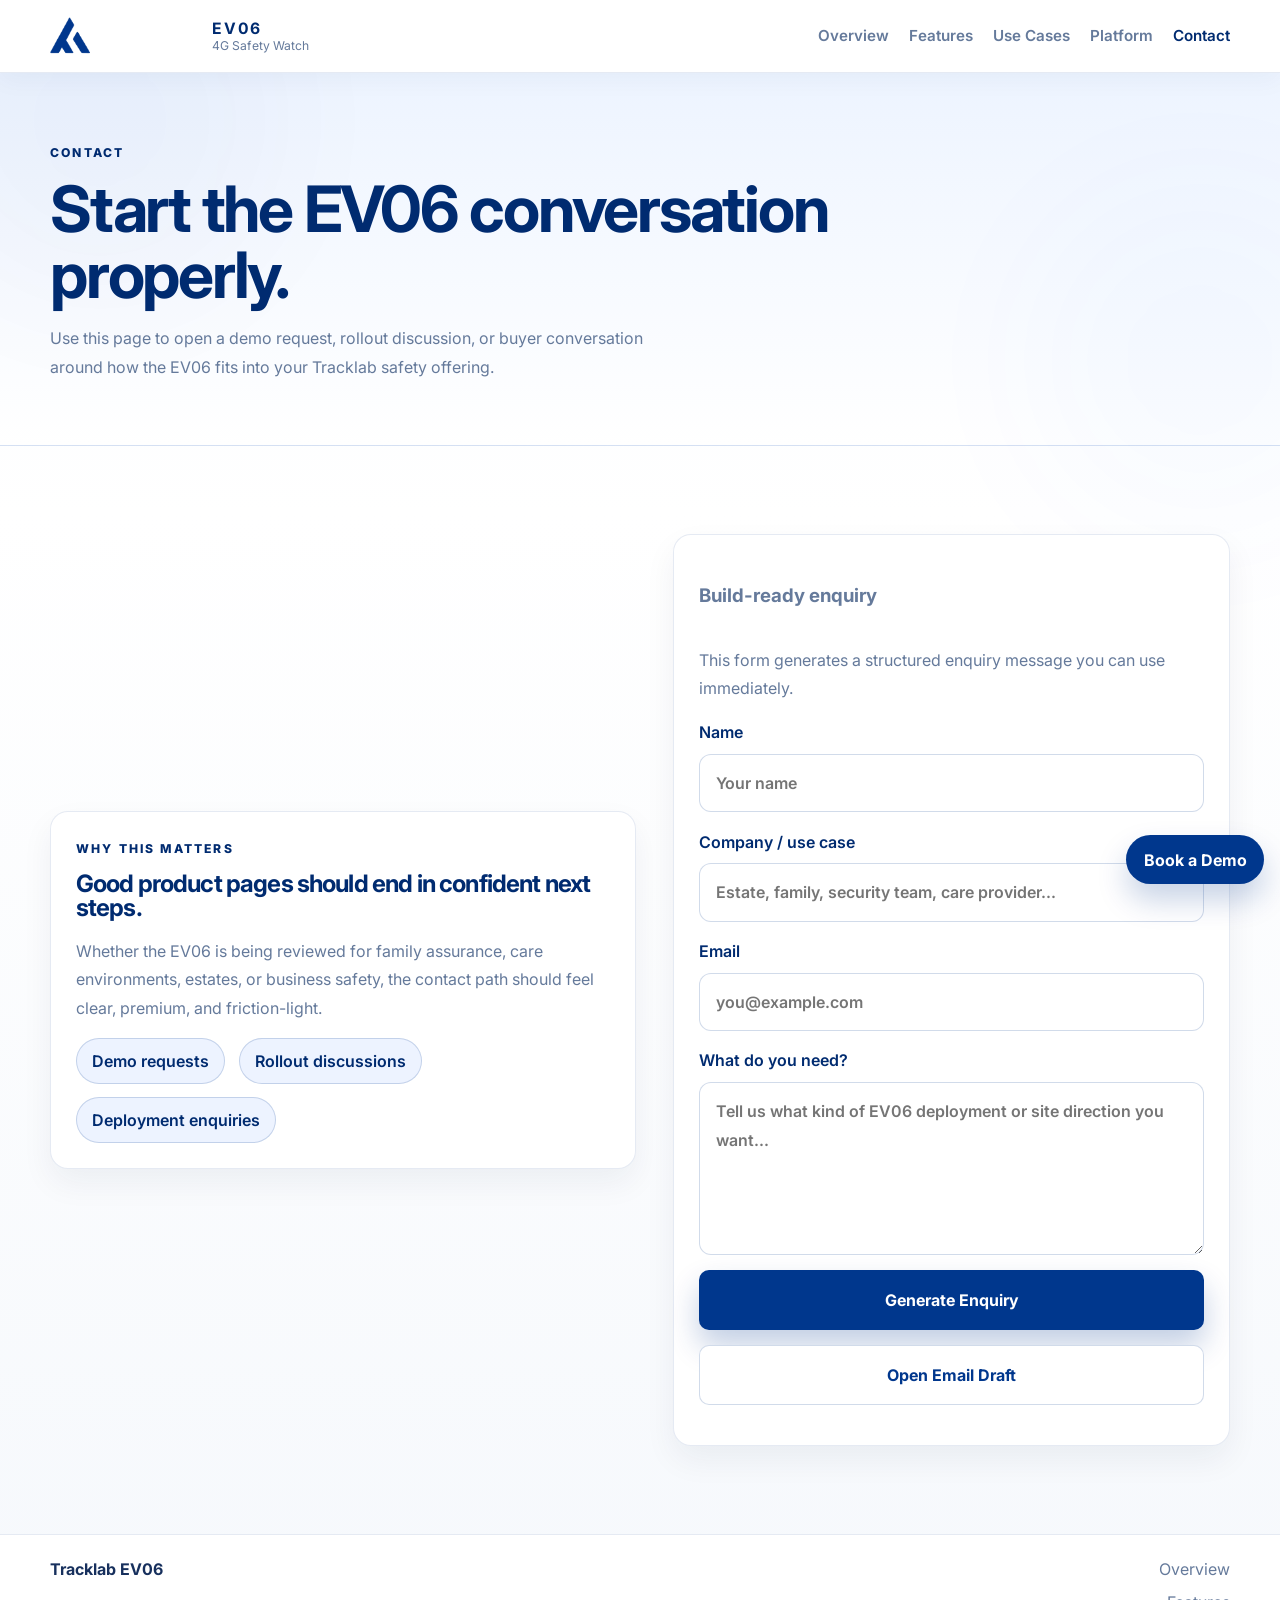
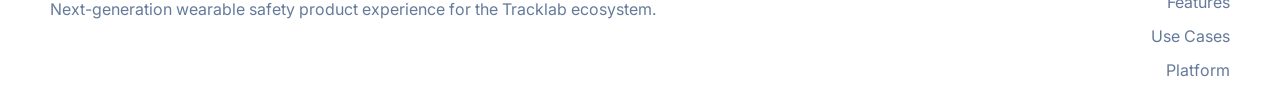
==== contact.html @ e1ef1217 "Expand EV06 into multi-page Tracklab product site" ====
<!DOCTYPE html>
<html lang="en">
  <head>
    <meta charset="UTF-8" />
    <meta name="viewport" content="width=device-width, initial-scale=1.0" />
    <title>Contact | EV06 by Tracklab</title>
    <meta name="description" content="Contact Tracklab about the EV06 wearable safety device and request a demo, rollout discussion, or deployment enquiry." />
    <meta name="theme-color" content="#00378d" />
    <link rel="preconnect" href="https://fonts.googleapis.com" />
    <link rel="preconnect" href="https://fonts.gstatic.com" crossorigin />
    <link href="https://fonts.googleapis.com/css2?family=Inter:wght@400;500;600;700;800;900&display=swap" rel="stylesheet" />
    <link rel="stylesheet" href="styles.css?v=20260515-1928" />
  </head>
  <body>
    <div class="ambient ambient-one"></div>
    <div class="ambient ambient-two"></div>
    <a class="floating-cta" href="#contact-form">Book a Demo</a>
    <header class="site-header"><div class="container nav-wrap"><a href="index.html" class="brand"><img src="assets/img/tracklab-logo-light.png" alt="Tracklab logo" class="brand-logo" /><span class="brand-text"><strong>EV06</strong><small>4G Safety Watch</small></span></a><button class="nav-toggle" aria-expanded="false" aria-controls="siteNav" aria-label="Open menu">☰</button><nav class="site-nav" id="siteNav"><a href="index.html">Overview</a><a href="features.html">Features</a><a href="use-cases.html">Use Cases</a><a href="platform.html">Platform</a><a href="contact.html" class="active">Contact</a></nav></div></header>
    <main>
      <section class="page-hero">
        <div class="container page-hero-grid">
          <div class="page-copy reveal">
            <span class="eyebrow">Contact</span>
            <h1>Start the EV06 conversation properly.</h1>
            <p>Use this page to open a demo request, rollout discussion, or buyer conversation around how the EV06 fits into your Tracklab safety offering.</p>
          </div>
        </div>
      </section>

      <section class="section contact-section" id="contact-form">
        <div class="container contact-grid">
          <div class="contact-copy reveal">
            <span class="eyebrow">Why this matters</span>
            <h2>Good product pages should end in confident next steps.</h2>
            <p>Whether the EV06 is being reviewed for family assurance, care environments, estates, or business safety, the contact path should feel clear, premium, and friction-light.</p>
            <div class="contact-pills">
              <span>Demo requests</span>
              <span>Rollout discussions</span>
              <span>Deployment enquiries</span>
            </div>
          </div>

          <form class="lead-form reveal delay-1" id="leadForm">
            <h3>Build-ready enquiry</h3>
            <p class="form-note">This form generates a structured enquiry message you can use immediately.</p>
            <label>
              Name
              <input type="text" name="name" placeholder="Your name" required />
            </label>
            <label>
              Company / use case
              <input type="text" name="company" placeholder="Estate, family, security team, care provider..." />
            </label>
            <label>
              Email
              <input type="email" name="email" placeholder="you@example.com" />
            </label>
            <label>
              What do you need?
              <textarea name="message" rows="5" placeholder="Tell us what kind of EV06 deployment or site direction you want..."></textarea>
            </label>
            <button type="submit" class="btn btn-gold btn-block">Generate Enquiry</button>
            <a id="mailtoLink" class="btn btn-primary-outline btn-block" href="#">Open Email Draft</a>
            <p class="status" id="formStatus" aria-live="polite"></p>
          </form>
        </div>
      </section>
    </main>
    <footer class="site-footer"><div class="container footer-wrap"><div><strong>Tracklab EV06</strong><p>Next-generation wearable safety product experience for the Tracklab ecosystem.</p></div><div class="footer-meta"><a href="index.html">Overview</a><a href="features.html">Features</a><a href="use-cases.html">Use Cases</a><a href="platform.html">Platform</a></div></div></footer>
    <script src="script.js?v=20260515-1928"></script>
  </body>
</html>
---- styles.css ----
:root {
  --primary: #00378d;
  --primary-dark: #002b70;
  --primary-deep: #001f52;
  --primary-soft: #edf3ff;
  --accent: #00378d;
  --accent-soft: #dce9ff;
  --bg: #ffffff;
  --bg-alt: #f5f8fc;
  --panel: #ffffff;
  --panel-soft: #f4f7fb;
  --text: #17305d;
  --text-strong: #0b2147;
  --muted: #657a9b;
  --line: rgba(0, 55, 141, 0.1);
  --line-strong: rgba(0, 55, 141, 0.18);
  --shadow: 0 18px 45px rgba(14, 40, 89, 0.08);
  --shadow-soft: 0 14px 32px rgba(10, 29, 61, 0.06);
  --radius: 18px;
  --max: 1180px;
}

* { box-sizing: border-box; }
html { scroll-behavior: smooth; }
body {
  margin: 0;
  font-family: "Inter", sans-serif;
  color: var(--text);
  background: linear-gradient(180deg, #f7faff 0%, #ffffff 30%, #f5f8fc 100%);
  overflow-x: hidden;
  -webkit-font-smoothing: antialiased;
  text-rendering: optimizeLegibility;
}

img { max-width: 100%; display: block; }
a { color: inherit; text-decoration: none; }
button, input, textarea { font: inherit; }
button { cursor: pointer; }

.container { width: min(var(--max), calc(100% - 2rem)); margin: 0 auto; }
.section { padding: 5.5rem 0; position: relative; }
.section-dark { background: var(--bg-alt); }

.ambient {
  position: fixed;
  width: 360px;
  height: 360px;
  border-radius: 50%;
  filter: blur(80px);
  pointer-events: none;
  z-index: 0;
  opacity: 0.22;
}
.ambient-one { top: -60px; left: -80px; background: rgba(0, 55, 141, 0.14); }
.ambient-two { top: 180px; right: -100px; background: rgba(29, 107, 255, 0.12); }

.site-header {
  position: sticky;
  top: 0;
  z-index: 50;
  background: rgba(255,255,255,0.96);
  backdrop-filter: blur(12px);
  border-bottom: 1px solid var(--line);
  box-shadow: 0 8px 24px rgba(16, 46, 97, 0.04);
}
.nav-wrap {
  display: flex;
  align-items: center;
  justify-content: space-between;
  gap: 1rem;
  padding: 0.95rem 0;
}
.brand {
  display: inline-flex;
  align-items: center;
  gap: 0.9rem;
}
.brand-logo {
  width: 148px;
  max-width: 38vw;
  object-fit: contain;
}
.brand-text strong,
.brand-text small { display: block; }
.brand-text strong {
  font-size: 0.98rem;
  letter-spacing: 0.1em;
  text-transform: uppercase;
  color: var(--primary-dark);
}
.brand-text small {
  color: var(--muted);
  font-size: 0.76rem;
}
.site-nav {
  display: flex;
  align-items: center;
  gap: 1.25rem;
}
.site-nav a {
  color: var(--muted);
  font-size: 0.95rem;
  font-weight: 600;
  transition: color .22s ease;
}
.site-nav a:hover { color: var(--primary); }
.nav-toggle {
  display: none;
  border: 1px solid var(--line-strong);
  background: #fff;
  color: var(--primary-dark);
  padding: 0.56rem 0.76rem;
  border-radius: 12px;
}

.hero {
  padding: 5.4rem 0 4.3rem;
  position: relative;
  z-index: 1;
  background:
    linear-gradient(135deg, rgba(0,55,141,0.97), rgba(0,43,112,0.96)),
    radial-gradient(circle at 20% 20%, rgba(255,255,255,0.12), transparent 30%);
  color: #fff;
}
.hero::after {
  content: "";
  position: absolute;
  inset: auto 0 0 0;
  height: 110px;
  background: linear-gradient(180deg, rgba(255,255,255,0) 0%, #ffffff 100%);
  pointer-events: none;
}
.hero-grid,
.two-col,
.media-grid,
.contact-grid,
.feature-intro {
  display: grid;
  gap: 2.35rem;
  align-items: center;
  grid-template-columns: 1.06fr 0.94fr;
}
.hero-copy h1,
.section-head h2,
.section-copy h2,
.content-panel h2,
.contact-copy h2 {
  margin: 0;
  line-height: 1.02;
  letter-spacing: -0.035em;
}
.hero-copy h1 {
  font-size: clamp(2.85rem, 6vw, 5.05rem);
  max-width: 11ch;
}
.hero-text,
.section-head p,
.section-copy p,
.content-panel p,
.contact-copy p,
.feature-card p,
.use-card p,
.timeline-step p,
.faq-item p,
.spec-card span,
.metric-card span,
.lead-form,
.footer-wrap p,
.comparison-card li {
  color: var(--muted);
  line-height: 1.78;
}
.hero .hero-text,
.hero .hero-points,
.hero .metric-card span,
.hero .trust-row span { color: rgba(255,255,255,0.9); }
.eyebrow {
  display: inline-flex;
  margin-bottom: 1rem;
  font-size: 0.76rem;
  text-transform: uppercase;
  letter-spacing: 0.18em;
  font-weight: 800;
  color: var(--accent);
}
.hero .eyebrow { color: rgba(255,255,255,0.75); }
.hero-actions,
.trust-row,
.contact-pills,
.footer-meta { display: flex; flex-wrap: wrap; gap: 0.85rem; }
.hero-actions { margin: 2.15rem 0 1.35rem; }
.btn {
  display: inline-flex;
  justify-content: center;
  align-items: center;
  min-height: 52px;
  padding: 0.92rem 1.3rem;
  border-radius: 10px;
  font-weight: 700;
  border: 1px solid transparent;
  transition: transform .22s ease, box-shadow .28s ease, background .22s ease, color .22s ease, border-color .22s ease;
}
.btn:hover { transform: translateY(-2px); }
.btn-gold {
  background: var(--primary);
  color: #fff;
  box-shadow: 0 16px 30px rgba(0,55,141,0.24);
}
.btn-dark {
  background: rgba(255,255,255,0.12);
  color: #fff;
  border-color: rgba(255,255,255,0.24);
}
.btn-gold:hover {
  background: var(--primary-dark);
}
.btn-block { width: 100%; }

.hero-points {
  list-style: none;
  padding: 0;
  margin: 0 0 1.2rem;
  display: grid;
  gap: 0.72rem;
}
.hero-points li::before,
.check-list li::before {
  content: "◆";
  color: currentColor;
  margin-right: 0.65rem;
}
.trust-row span,
.contact-pills span {
  padding: 0.74rem 0.95rem;
  border-radius: 999px;
  border: 1px solid rgba(255,255,255,0.2);
  background: rgba(255,255,255,0.08);
  font-weight: 600;
}
.contact-pills span {
  background: var(--primary-soft);
  border-color: var(--line-strong);
  color: var(--primary-dark);
}

.hero-visual {
  position: relative;
  min-height: 640px;
}
.device-stage {
  position: absolute;
  inset: 16px 16px 90px 16px;
  border-radius: 26px;
  background: linear-gradient(180deg, rgba(255,255,255,0.15), rgba(255,255,255,0.04));
  border: 1px solid rgba(255,255,255,0.16);
  box-shadow: 0 24px 55px rgba(0,0,0,0.16);
  overflow: hidden;
  backdrop-filter: blur(10px);
}
.device-stage::before {
  content: "";
  position: absolute;
  inset: 0;
  background:
    linear-gradient(rgba(255,255,255,0.09) 1px, transparent 1px),
    linear-gradient(90deg, rgba(255,255,255,0.09) 1px, transparent 1px);
  background-size: 28px 28px;
  opacity: 0.2;
}
.hero-device {
  position: absolute;
  inset: 50% auto auto 50%;
  width: min(420px, 85%);
  transform: translate(-50%, -50%) rotate(-6deg);
  filter: drop-shadow(0 28px 38px rgba(0, 19, 52, 0.18)) drop-shadow(0 42px 54px rgba(0, 0, 0, 0.18));
  mix-blend-mode: multiply;
}
.orb { position: absolute; border-radius: 50%; filter: blur(25px); }
.orb-one { width: 210px; height: 210px; background: rgba(255,255,255,0.12); left: 12%; top: 18%; }
.orb-two { width: 180px; height: 180px; background: rgba(29,107,255,0.16); right: 10%; bottom: 14%; }
.metric-card {
  position: absolute;
  max-width: 240px;
  padding: 1rem 1.05rem;
  border-radius: 14px;
  background: rgba(255,255,255,0.96);
  border: 1px solid rgba(255,255,255,0.3);
  box-shadow: var(--shadow);
  backdrop-filter: blur(10px);
}
.metric-card strong { display: block; margin-bottom: 0.22rem; color: var(--primary-dark); }
.metric-top { top: 7%; right: 0; }
.metric-bottom { bottom: 4%; left: 0; }

.proof-strip {
  position: relative;
  z-index: 1;
  border-top: 1px solid var(--line);
  border-bottom: 1px solid var(--line);
  background: #fff;
}
.proof-grid {
  display: grid;
  grid-template-columns: repeat(4, 1fr);
  gap: 1rem;
  padding: 1.2rem 0;
}
.proof-grid div { padding: 0.55rem 0.4rem; text-align: center; }
.proof-grid strong {
  display: block;
  font-size: 1rem;
  color: var(--primary-dark);
}
.proof-grid span { color: var(--muted); font-size: 0.92rem; }

.section-head { max-width: 760px; margin-bottom: 2.2rem; }
.section-head h2,
.section-copy h2,
.content-panel h2,
.contact-copy h2 { color: var(--text-strong); }
.card-grid,
.use-case-grid,
.spec-grid {
  display: grid;
  gap: 1.15rem;
}
.feature-grid { grid-template-columns: repeat(3, 1fr); }
.use-case-grid { grid-template-columns: repeat(4, 1fr); }
.spec-grid { grid-template-columns: repeat(3, 1fr); }
.feature-card,
.use-card,
.spec-card,
.comparison-card,
.timeline-step,
.image-panel,
.content-panel,
.lead-form,
.faq-item,
.contact-copy {
  background: var(--panel);
  border: 1px solid var(--line);
  border-radius: var(--radius);
  box-shadow: var(--shadow-soft);
}
.feature-card,
.use-card,
.spec-card,
.timeline-step,
.content-panel,
.contact-copy,
.lead-form,
.faq-item { padding: 1.55rem; }
.card-tag {
  display: inline-flex;
  margin-bottom: 1rem;
  padding: 0.36rem 0.62rem;
  border-radius: 999px;
  background: var(--primary-soft);
  color: var(--primary);
  font-size: 0.74rem;
  font-weight: 800;
  text-transform: uppercase;
  letter-spacing: 0.08em;
}
.site-nav a.active,
.site-nav a:focus-visible,
.eyebrow,
.spec-card strong,
.feature-card h3,
.use-card h3,
.timeline-step h3,
.faq-item summary,
.contact-copy h2,
.section-head h2,
.section-copy h2,
.content-panel h2 {
  color: var(--primary-dark);
}
.feature-card h3,
.use-card h3,
.timeline-step h3,
.content-panel h2,
.contact-copy h2,
.section-copy h2,
.faq-item summary,
.spec-card strong { margin-top: 0; color: var(--primary-dark); }

.comparison-card {
  padding: 1rem;
  display: grid;
  gap: 1rem;
}
.compare-block {
  padding: 1rem;
  border-radius: 14px;
  background: var(--panel-soft);
  border: 1px solid var(--line);
}
.compare-block ul { padding-left: 1.1rem; margin: 0.8rem 0 0; }
.compare-block.bad strong { color: #b14949; }
.compare-block.good strong { color: var(--primary); }

.media-grid { grid-template-columns: 0.92fr 1.08fr; }
.media-grid.reverse { grid-template-columns: 1.08fr 0.92fr; }
.image-panel {
  padding: 1.25rem;
  display: grid;
  place-items: center;
  min-height: 390px;
}
.image-panel img {
  width: min(360px, 82%);
  filter: drop-shadow(0 22px 32px rgba(10, 29, 61, 0.12));
}
.compact-panel img { width: min(270px, 70%); }
.check-list { list-style: none; padding: 0; margin: 1.35rem 0 0; display: grid; gap: 0.74rem; }

.timeline {
  display: grid;
  grid-template-columns: repeat(3, 1fr);
  gap: 1rem;
}
.timeline-step strong {
  display: inline-flex;
  width: 38px;
  height: 38px;
  border-radius: 50%;
  align-items: center;
  justify-content: center;
  background: var(--primary-soft);
  color: var(--primary);
  margin-bottom: 0.8rem;
}

.spec-card span { display: block; margin-bottom: 0.45rem; }
.spec-card strong { font-size: 1.05rem; }

.faq-list { display: grid; gap: 1rem; }
.faq-item summary {
  list-style: none;
  cursor: pointer;
  font-weight: 700;
}
.faq-item summary::-webkit-details-marker { display: none; }
.faq-item p { margin-bottom: 0; }

.contact-grid { grid-template-columns: 1fr 0.95fr; }
.lead-form { display: grid; gap: 0.95rem; }
.form-note,
.status { color: var(--muted); margin: 0; }
.lead-form label {
  display: grid;
  gap: 0.45rem;
  font-weight: 600;
  color: var(--primary-dark);
}
.lead-form input,
.lead-form textarea {
  width: 100%;
  background: #fff;
  color: var(--text);
  border: 1px solid var(--line-strong);
  border-radius: 12px;
  padding: 0.88rem 1rem;
  resize: vertical;
}
.lead-form input:focus,
.lead-form textarea:focus {
  outline: none;
  border-color: rgba(0,55,141,0.45);
  box-shadow: 0 0 0 4px rgba(0,55,141,0.08);
}

.site-footer {
  border-top: 1px solid var(--line);
  padding: 1.5rem 0 2rem;
  background: #fff;
}
.footer-wrap {
  display: flex;
  justify-content: space-between;
  gap: 1.5rem;
}
.footer-meta {
  flex-direction: column;
  align-items: flex-end;
  color: var(--muted);
}

.floating-cta {
  position: fixed;
  right: 1rem;
  bottom: 1rem;
  z-index: 55;
  padding: 0.9rem 1.08rem;
  border-radius: 999px;
  background: var(--primary);
  color: #fff;
  font-weight: 700;
  box-shadow: 0 16px 30px rgba(0,55,141,0.22);
}
.floating-cta:hover {
  background: var(--primary-dark);
}

.reveal {
  opacity: 0;
  transform: translateY(18px);
  transition: opacity .6s ease, transform .6s ease;
}
.reveal.visible {
  opacity: 1;
  transform: translateY(0);
}
.delay-1 { transition-delay: .08s; }
.delay-2 { transition-delay: .16s; }

@media (max-width: 1080px) {
  .feature-grid { grid-template-columns: repeat(2, 1fr); }
  .use-case-grid { grid-template-columns: repeat(2, 1fr); }
  .spec-grid,
  .timeline,
  .proof-grid { grid-template-columns: repeat(2, 1fr); }
}

@media (max-width: 860px) {
  .hero-grid,
  .two-col,
  .media-grid,
  .media-grid.reverse,
  .contact-grid,
  .feature-intro { grid-template-columns: 1fr; }

  .hero-copy h1 { max-width: none; }

  .site-nav {
    position: absolute;
    top: calc(100% + 0.5rem);
    left: 1rem;
    right: 1rem;
    display: none;
    flex-direction: column;
    align-items: flex-start;
    padding: 1rem;
    border-radius: 16px;
    background: #fff;
    border: 1px solid var(--line-strong);
    box-shadow: var(--shadow);
  }
  .site-nav.open { display: flex; }
  .nav-toggle { display: inline-flex; }
  .hero-visual { min-height: 540px; }
  .footer-wrap { flex-direction: column; }
  .footer-meta { align-items: flex-start; }
}

@media (max-width: 640px) {
  .container { width: calc(100% - 1rem); }
  .section { padding: 4.2rem 0; }
  .hero { padding-top: 4rem; }
  .hero-copy h1 { font-size: clamp(2.2rem, 10vw, 3.4rem); }
  .hero-text { font-size: 1rem; }
  .feature-grid,
  .use-case-grid,
  .spec-grid,
  .timeline,
  .proof-grid { grid-template-columns: 1fr; }
  .hero-actions,
  .trust-row,
  .contact-pills,
  .footer-meta { gap: 0.6rem; }
  .hero-actions .btn,
  .lead-form .btn,
  .btn-block { width: 100%; }
  .hero-visual { min-height: 460px; }
  .device-stage { inset: 10px 10px 70px 10px; }
  .metric-card { position: relative; max-width: none; margin-top: 0.75rem; }
  .metric-top, .metric-bottom { top: auto; bottom: auto; left: auto; right: auto; }
  .brand-logo { width: 128px; }
}

.page-hero {
  padding: 4.3rem 0 3rem;
  background: linear-gradient(180deg, #edf4ff 0%, #ffffff 100%);
  border-bottom: 1px solid var(--line);
}
.page-hero-grid {
  display: grid;
  grid-template-columns: 1fr;
  gap: 1rem;
}
.page-copy {
  max-width: 820px;
}
.page-copy h1 {
  margin: 0;
  font-size: clamp(2.4rem, 5vw, 4.4rem);
  line-height: 1.03;
  letter-spacing: -0.035em;
  color: var(--primary-dark);
}
.page-copy p {
  color: var(--muted);
  line-height: 1.78;
  max-width: 64ch;
}
.story-grid,
.split-grid,
.platform-grid {
  display: grid;
  gap: 1.3rem;
}
.story-grid,
.split-grid {
  grid-template-columns: 1.02fr 0.98fr;
  align-items: center;
}
.platform-grid {
  grid-template-columns: repeat(3, 1fr);
}
.detail-card {
  background: var(--panel);
  border: 1px solid var(--line);
  border-radius: var(--radius);
  box-shadow: var(--shadow-soft);
  padding: 1.55rem;
}
.detail-card h3,
.detail-card strong {
  margin-top: 0;
  color: var(--primary-dark);
}
.list-clean {
  list-style: none;
  padding: 0;
  margin: 0;
  display: grid;
  gap: 0.8rem;
  color: var(--muted);
  line-height: 1.7;
}
.list-clean li {
  position: relative;
  padding-left: 1.1rem;
}
.list-clean li::before {
  content: '';
  position: absolute;
  left: 0;
  top: 0.72rem;
  width: 6px;
  height: 6px;
  border-radius: 50%;
  background: var(--primary);
}
.center-actions {
  display: flex;
  justify-content: center;
  margin-top: 1.5rem;
}
.stacked-actions {
  display: flex;
  gap: 0.9rem;
  flex-wrap: wrap;
}
.stat-band {
  display: grid;
  grid-template-columns: repeat(3, 1fr);
  gap: 1rem;
  padding: 1.4rem;
  background: linear-gradient(180deg, #ffffff, #f5f8fc);
  border: 1px solid var(--line);
  border-radius: calc(var(--radius) + 2px);
  box-shadow: var(--shadow-soft);
}
.stat-band div {
  text-align: center;
  padding: 1rem;
  border-radius: 14px;
  background: var(--panel-soft);
}
.stat-band strong {
  display: block;
  color: var(--primary-dark);
  font-size: 1.15rem;
  margin-bottom: 0.25rem;
}
.stat-band span { color: var(--muted); }
.btn-primary-outline {
  background: #fff;
  color: var(--primary);
  border-color: var(--line-strong);
}
.btn-primary-outline:hover {
  border-color: var(--primary);
  box-shadow: 0 14px 28px rgba(0,55,141,0.08);
}

@media (max-width: 1080px) {
  .platform-grid,
  .stat-band { grid-template-columns: 1fr 1fr; }
}

@media (max-width: 860px) {
  .story-grid,
  .split-grid,
  .platform-grid { grid-template-columns: 1fr; }
}

@media (max-width: 640px) {
  .page-hero { padding: 3.3rem 0 2.5rem; }
  .page-copy h1 { font-size: clamp(2rem, 9vw, 3rem); }
  .stacked-actions,
  .center-actions { flex-direction: column; }
  .center-actions .btn,
  .stacked-actions .btn { width: 100%; }
  .stat-band { grid-template-columns: 1fr; }
}
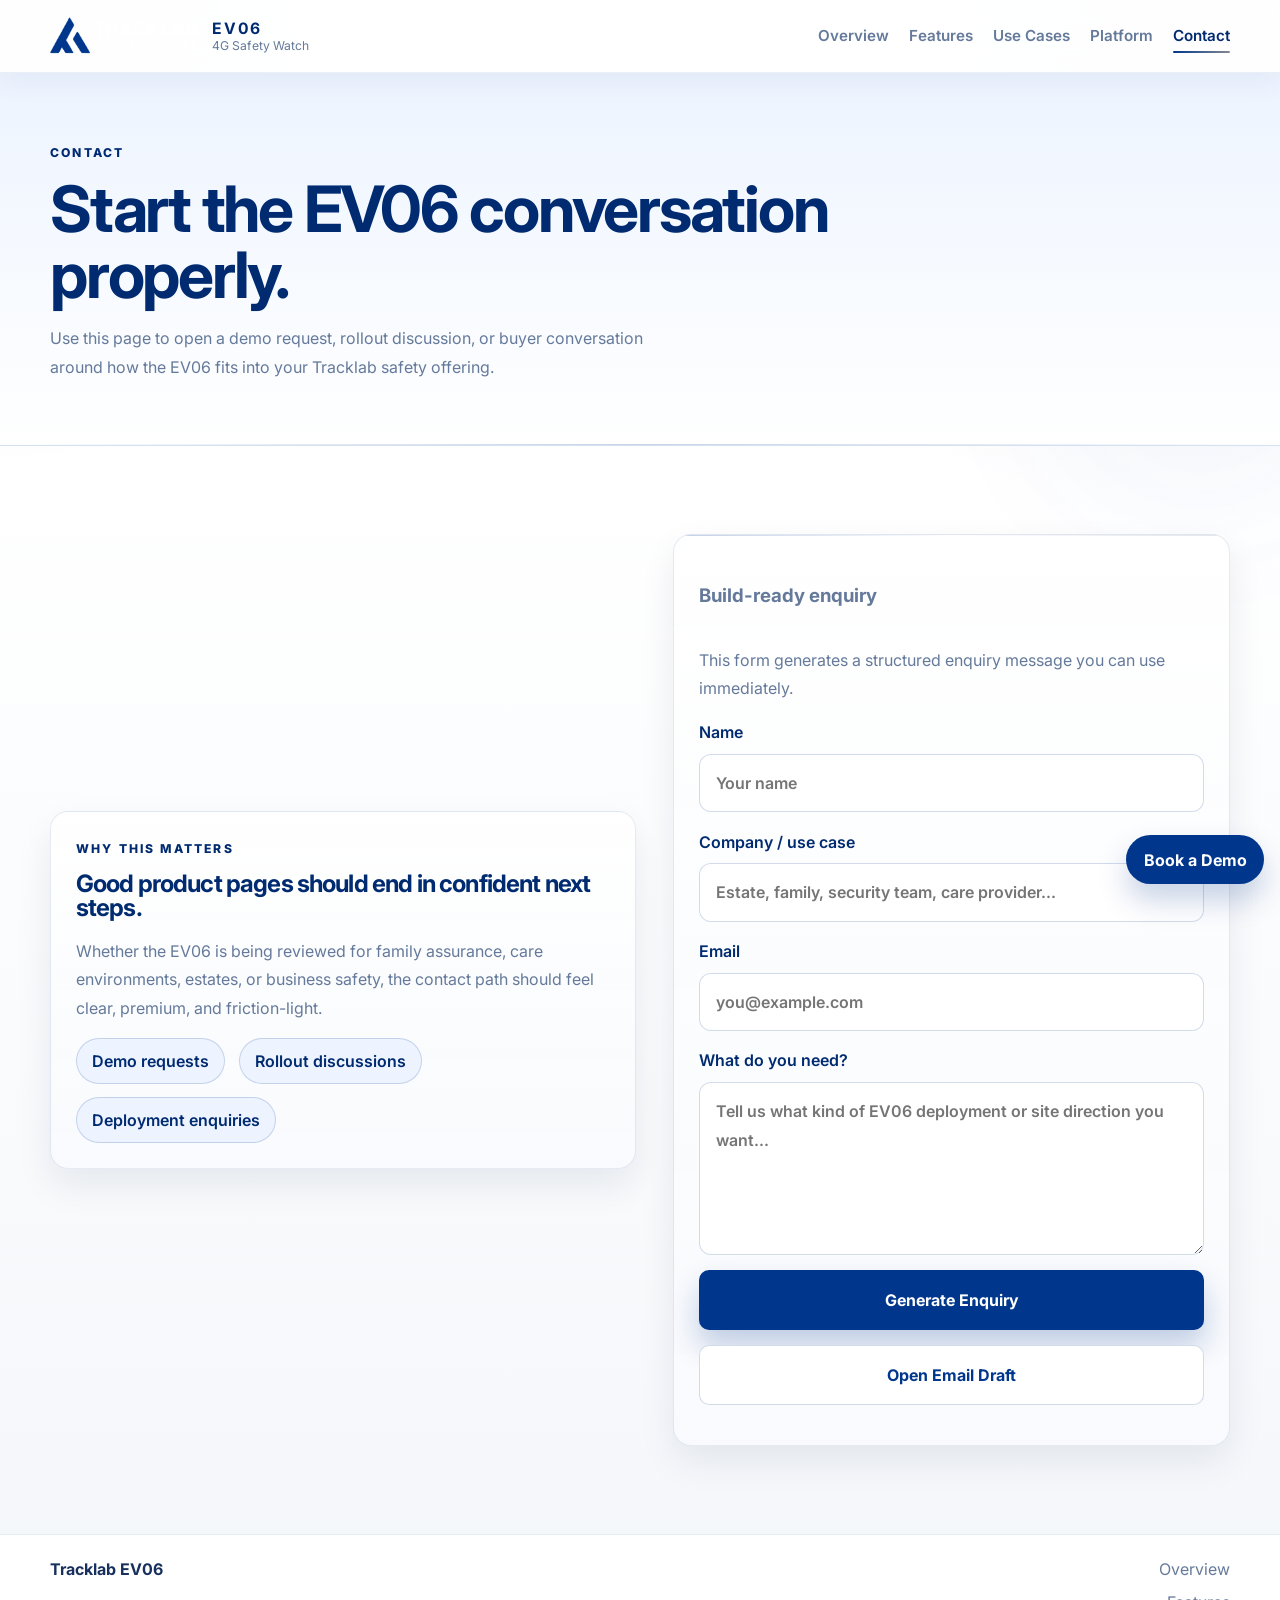
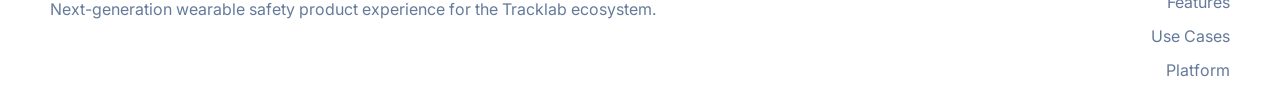
==== commit 841b40f4: "Polish EV06 site with richer Tracklab depth and interactions" ====
--- a/contact.html
+++ b/contact.html
@@ -9,7 +9,7 @@
     <link rel="preconnect" href="https://fonts.googleapis.com" />
     <link rel="preconnect" href="https://fonts.gstatic.com" crossorigin />
     <link href="https://fonts.googleapis.com/css2?family=Inter:wght@400;500;600;700;800;900&display=swap" rel="stylesheet" />
-    <link rel="stylesheet" href="styles.css?v=20260515-1928" />
+    <link rel="stylesheet" href="styles.css?v=20260515-2018" />
   </head>
   <body>
     <div class="ambient ambient-one"></div>
@@ -67,6 +67,6 @@
       </section>
     </main>
     <footer class="site-footer"><div class="container footer-wrap"><div><strong>Tracklab EV06</strong><p>Next-generation wearable safety product experience for the Tracklab ecosystem.</p></div><div class="footer-meta"><a href="index.html">Overview</a><a href="features.html">Features</a><a href="use-cases.html">Use Cases</a><a href="platform.html">Platform</a></div></div></footer>
-    <script src="script.js?v=20260515-1928"></script>
+    <script src="script.js?v=20260515-2018"></script>
   </body>
 </html>
--- a/styles.css
+++ b/styles.css
@@ -1,12 +1,16 @@
 :root {
   --primary: #00378d;
   --primary-dark: #002b70;
-  --primary-deep: #001f52;
+  --primary-deep: #001a45;
+  --graphite: #202833;
+  --graphite-soft: #445062;
+  --slate: #6b7789;
   --primary-soft: #edf3ff;
   --accent: #00378d;
   --accent-soft: #dce9ff;
   --bg: #ffffff;
-  --bg-alt: #f5f8fc;
+  --bg-alt: #f4f7fb;
+  --bg-deep: #eef3f8;
   --panel: #ffffff;
   --panel-soft: #f4f7fb;
   --text: #17305d;
@@ -14,8 +18,9 @@
   --muted: #657a9b;
   --line: rgba(0, 55, 141, 0.1);
   --line-strong: rgba(0, 55, 141, 0.18);
-  --shadow: 0 18px 45px rgba(14, 40, 89, 0.08);
-  --shadow-soft: 0 14px 32px rgba(10, 29, 61, 0.06);
+  --shadow: 0 22px 55px rgba(14, 40, 89, 0.1);
+  --shadow-soft: 0 16px 36px rgba(10, 29, 61, 0.08);
+  --shadow-lift: 0 26px 60px rgba(12, 31, 67, 0.14);
   --radius: 18px;
   --max: 1180px;
 }
@@ -26,10 +31,17 @@
   margin: 0;
   font-family: "Inter", sans-serif;
   color: var(--text);
-  background: linear-gradient(180deg, #f7faff 0%, #ffffff 30%, #f5f8fc 100%);
+  background:
+    radial-gradient(circle at top left, rgba(0,55,141,0.06), transparent 22%),
+    radial-gradient(circle at 92% 8%, rgba(32,40,51,0.08), transparent 20%),
+    linear-gradient(180deg, #f6f9fd 0%, #ffffff 28%, #f3f6fa 100%);
   overflow-x: hidden;
   -webkit-font-smoothing: antialiased;
   text-rendering: optimizeLegibility;
+}
+::selection {
+  background: rgba(0,55,141,0.16);
+  color: var(--primary-deep);
 }
 
 img { max-width: 100%; display: block; }
@@ -39,7 +51,11 @@
 
 .container { width: min(var(--max), calc(100% - 2rem)); margin: 0 auto; }
 .section { padding: 5.5rem 0; position: relative; }
-.section-dark { background: var(--bg-alt); }
+.section-dark {
+  background:
+    linear-gradient(180deg, rgba(255,255,255,0.45), rgba(244,247,251,0.92)),
+    linear-gradient(90deg, rgba(32,40,51,0.02), rgba(0,55,141,0.02));
+}
 
 .ambient {
   position: fixed;
@@ -58,10 +74,13 @@
   position: sticky;
   top: 0;
   z-index: 50;
-  background: rgba(255,255,255,0.96);
-  backdrop-filter: blur(12px);
-  border-bottom: 1px solid var(--line);
-  box-shadow: 0 8px 24px rgba(16, 46, 97, 0.04);
+  background: rgba(255,255,255,0.94);
+  backdrop-filter: blur(14px);
+  border-bottom: 1px solid rgba(0, 55, 141, 0.08);
+  box-shadow: 0 10px 28px rgba(16, 46, 97, 0.05);
+}
+.site-header.is-scrolled {
+  box-shadow: 0 14px 36px rgba(12, 31, 67, 0.08);
 }
 .nav-wrap {
   display: flex;
@@ -101,9 +120,26 @@
   color: var(--muted);
   font-size: 0.95rem;
   font-weight: 600;
+  position: relative;
   transition: color .22s ease;
 }
-.site-nav a:hover { color: var(--primary); }
+.site-nav a::after {
+  content: "";
+  position: absolute;
+  left: 0;
+  bottom: -0.45rem;
+  width: 100%;
+  height: 2px;
+  border-radius: 999px;
+  background: linear-gradient(90deg, var(--primary), rgba(32,40,51,0.55));
+  transform: scaleX(0);
+  transform-origin: left;
+  transition: transform .24s ease;
+}
+.site-nav a:hover,
+.site-nav a.active { color: var(--primary); }
+.site-nav a:hover::after,
+.site-nav a.active::after { transform: scaleX(1); }
 .nav-toggle {
   display: none;
   border: 1px solid var(--line-strong);
@@ -118,9 +154,21 @@
   position: relative;
   z-index: 1;
   background:
-    linear-gradient(135deg, rgba(0,55,141,0.97), rgba(0,43,112,0.96)),
-    radial-gradient(circle at 20% 20%, rgba(255,255,255,0.12), transparent 30%);
+    linear-gradient(125deg, rgba(0,55,141,0.98), rgba(0,43,112,0.96) 55%, rgba(32,40,51,0.96) 100%),
+    radial-gradient(circle at 20% 20%, rgba(255,255,255,0.13), transparent 30%),
+    radial-gradient(circle at 85% 18%, rgba(255,255,255,0.08), transparent 18%);
   color: #fff;
+}
+.hero::before {
+  content: "";
+  position: absolute;
+  inset: 0;
+  background:
+    linear-gradient(rgba(255,255,255,0.06) 1px, transparent 1px),
+    linear-gradient(90deg, rgba(255,255,255,0.04) 1px, transparent 1px);
+  background-size: 48px 48px;
+  opacity: 0.12;
+  pointer-events: none;
 }
 .hero::after {
   content: "";
@@ -201,15 +249,20 @@
   transition: transform .22s ease, box-shadow .28s ease, background .22s ease, color .22s ease, border-color .22s ease;
 }
 .btn:hover { transform: translateY(-2px); }
+.btn:active { transform: translateY(0); }
 .btn-gold {
   background: var(--primary);
   color: #fff;
   box-shadow: 0 16px 30px rgba(0,55,141,0.24);
 }
 .btn-dark {
-  background: rgba(255,255,255,0.12);
+  background: rgba(255,255,255,0.1);
   color: #fff;
   border-color: rgba(255,255,255,0.24);
+}
+.btn-dark:hover {
+  background: rgba(32,40,51,0.22);
+  border-color: rgba(255,255,255,0.3);
 }
 .btn-gold:hover {
   background: var(--primary-dark);
@@ -295,9 +348,9 @@
 .proof-strip {
   position: relative;
   z-index: 1;
-  border-top: 1px solid var(--line);
-  border-bottom: 1px solid var(--line);
-  background: #fff;
+  border-top: 1px solid rgba(0,55,141,0.08);
+  border-bottom: 1px solid rgba(0,55,141,0.08);
+  background: linear-gradient(90deg, rgba(255,255,255,0.98), rgba(246,249,253,0.98));
 }
 .proof-grid {
   display: grid;
@@ -336,11 +389,28 @@
 .content-panel,
 .lead-form,
 .faq-item,
-.contact-copy {
-  background: var(--panel);
+.contact-copy,
+.detail-card,
+.stat-band {
+  background: linear-gradient(180deg, rgba(255,255,255,0.98), rgba(248,250,253,0.96));
   border: 1px solid var(--line);
   border-radius: var(--radius);
   box-shadow: var(--shadow-soft);
+  position: relative;
+  overflow: hidden;
+}
+.feature-card::before,
+.use-card::before,
+.timeline-step::before,
+.content-panel::before,
+.detail-card::before,
+.lead-form::before {
+  content: "";
+  position: absolute;
+  inset: 0 auto auto 0;
+  width: 100%;
+  height: 1px;
+  background: linear-gradient(90deg, rgba(0,55,141,0.24), rgba(255,255,255,0.8), rgba(32,40,51,0.12));
 }
 .feature-card,
 .use-card,
@@ -350,6 +420,26 @@
 .contact-copy,
 .lead-form,
 .faq-item { padding: 1.55rem; }
+.feature-card,
+.use-card,
+.timeline-step,
+.detail-card,
+.content-panel,
+.image-panel,
+.stat-band {
+  transition: transform .3s ease, box-shadow .3s ease, border-color .3s ease;
+}
+.feature-card:hover,
+.use-card:hover,
+.timeline-step:hover,
+.detail-card:hover,
+.content-panel:hover,
+.image-panel:hover,
+.stat-band:hover {
+  transform: translateY(-4px);
+  box-shadow: var(--shadow-lift);
+  border-color: rgba(0,55,141,0.18);
+}
 .card-tag {
   display: inline-flex;
   margin-bottom: 1rem;
@@ -499,6 +589,17 @@
   font-weight: 700;
   box-shadow: 0 16px 30px rgba(0,55,141,0.22);
 }
+.page-progress {
+  position: fixed;
+  top: 0;
+  left: 0;
+  height: 3px;
+  width: 0%;
+  z-index: 80;
+  background: linear-gradient(90deg, var(--primary), rgba(32,40,51,0.75));
+  box-shadow: 0 2px 10px rgba(0,55,141,0.22);
+}
+
 .floating-cta:hover {
   background: var(--primary-dark);
 }
@@ -581,8 +682,18 @@
 
 .page-hero {
   padding: 4.3rem 0 3rem;
-  background: linear-gradient(180deg, #edf4ff 0%, #ffffff 100%);
+  background:
+    linear-gradient(180deg, #edf4ff 0%, #ffffff 100%),
+    radial-gradient(circle at 88% 10%, rgba(32,40,51,0.05), transparent 20%);
   border-bottom: 1px solid var(--line);
+  position: relative;
+}
+.page-hero::after {
+  content: "";
+  position: absolute;
+  inset: auto 0 0 0;
+  height: 1px;
+  background: linear-gradient(90deg, transparent, rgba(0,55,141,0.22), transparent);
 }
 .page-hero-grid {
   display: grid;
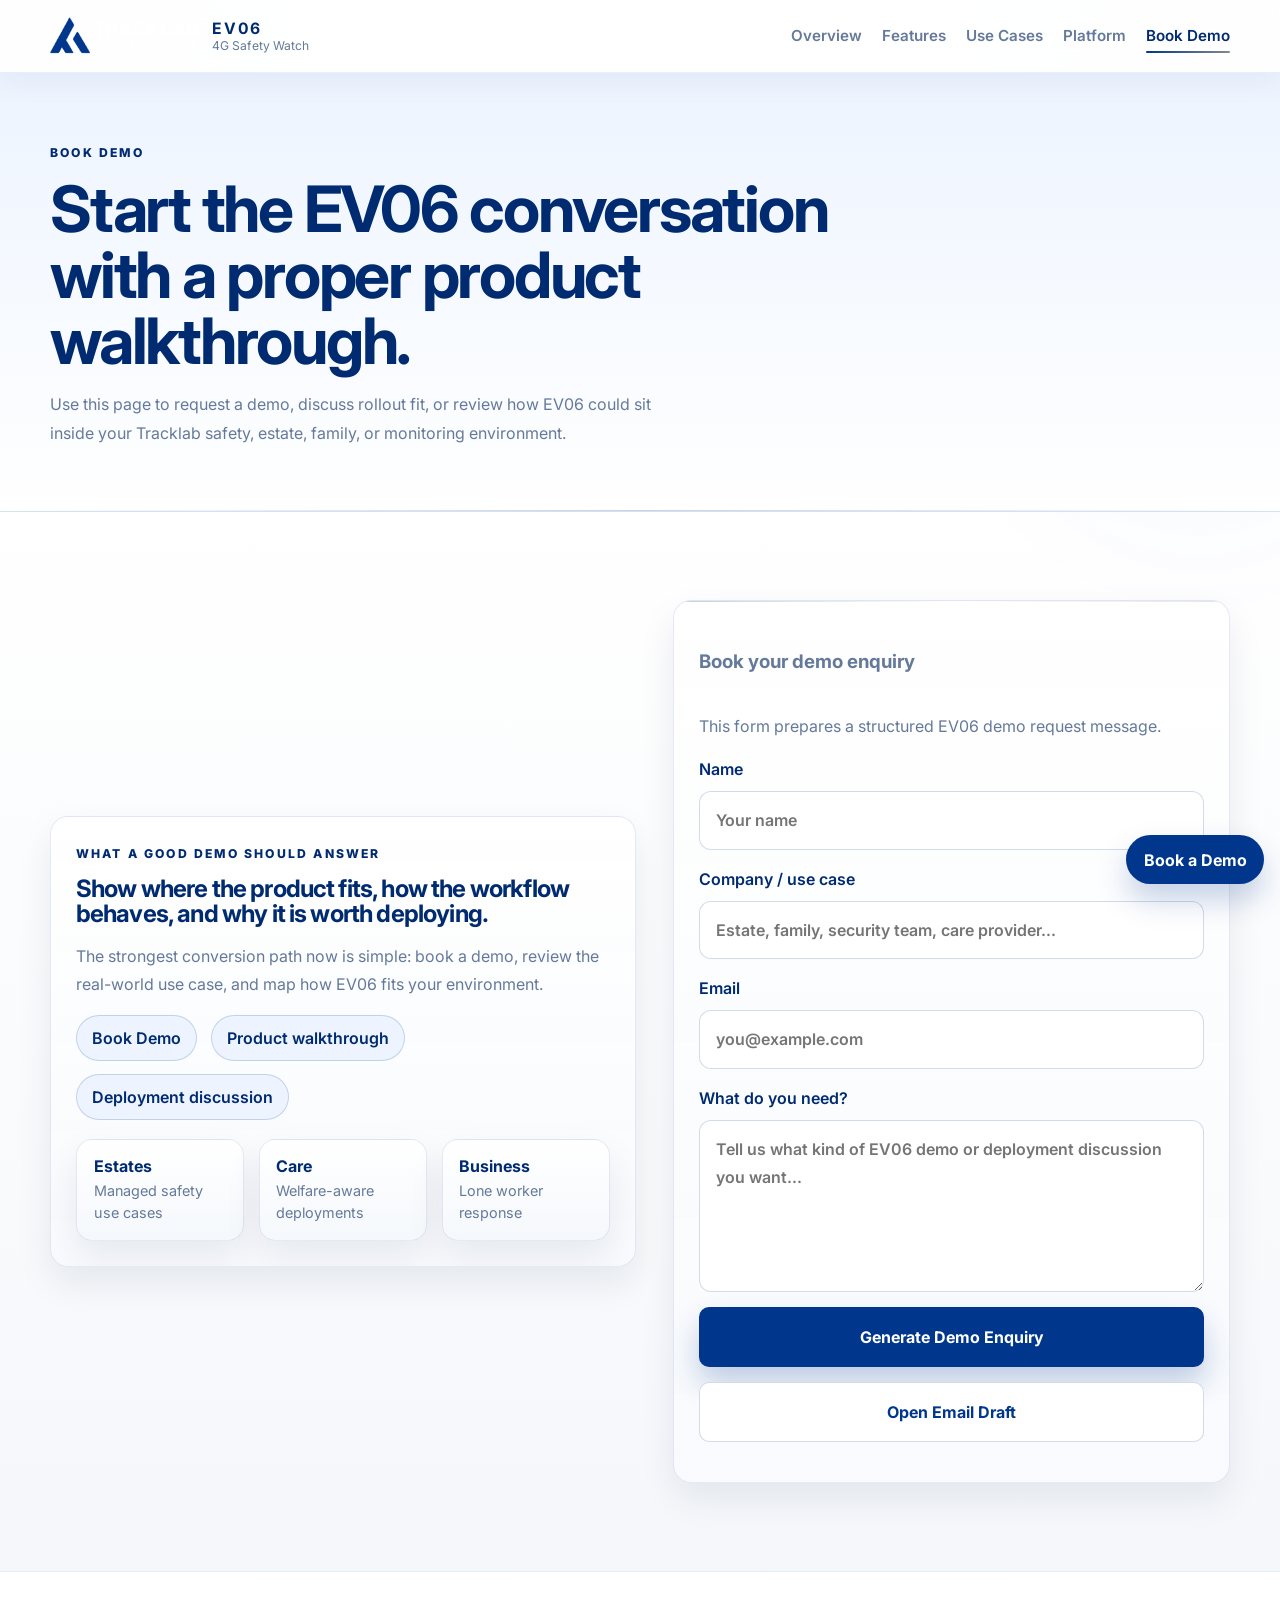
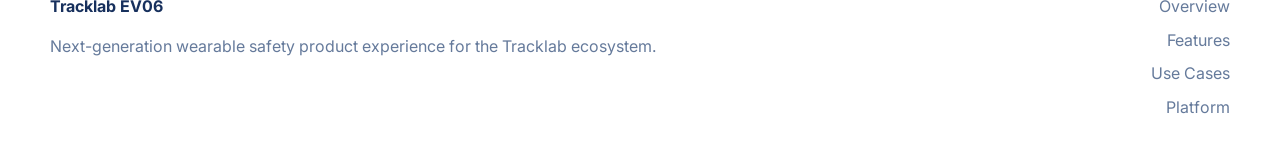
==== commit 81f81d13: "Upgrade EV06 site with flagship trust, realism, and Book Demo flow" ====
--- a/contact.html
+++ b/contact.html
@@ -3,26 +3,33 @@
   <head>
     <meta charset="UTF-8" />
     <meta name="viewport" content="width=device-width, initial-scale=1.0" />
-    <title>Contact | EV06 by Tracklab</title>
-    <meta name="description" content="Contact Tracklab about the EV06 wearable safety device and request a demo, rollout discussion, or deployment enquiry." />
+    <title>Book Demo | EV06 by Tracklab</title>
+    <meta name="description" content="Book a demo for the EV06 and discuss how Tracklab's flagship wearable fits your estate, care, family, or business safety environment." />
     <meta name="theme-color" content="#00378d" />
+    <meta property="og:type" content="website" />
+    <meta property="og:title" content="Book Demo | EV06 by Tracklab" />
+    <meta property="og:description" content="Book a demo and review how EV06 fits your safety, monitoring, or response environment." />
+    <meta property="og:url" content="https://ps420.github.io/ev06-site-concept/contact.html" />
+    <meta property="og:image" content="https://ps420.github.io/ev06-site-concept/assets/img/ev06-main.png" />
+    <link rel="canonical" href="https://ps420.github.io/ev06-site-concept/contact.html" />
+    <link rel="icon" type="image/png" href="assets/img/favicon.png" />
     <link rel="preconnect" href="https://fonts.googleapis.com" />
     <link rel="preconnect" href="https://fonts.gstatic.com" crossorigin />
     <link href="https://fonts.googleapis.com/css2?family=Inter:wght@400;500;600;700;800;900&display=swap" rel="stylesheet" />
-    <link rel="stylesheet" href="styles.css?v=20260515-2018" />
+    <link rel="stylesheet" href="styles.css?v=20260515-2058" />
   </head>
   <body>
     <div class="ambient ambient-one"></div>
     <div class="ambient ambient-two"></div>
     <a class="floating-cta" href="#contact-form">Book a Demo</a>
-    <header class="site-header"><div class="container nav-wrap"><a href="index.html" class="brand"><img src="assets/img/tracklab-logo-light.png" alt="Tracklab logo" class="brand-logo" /><span class="brand-text"><strong>EV06</strong><small>4G Safety Watch</small></span></a><button class="nav-toggle" aria-expanded="false" aria-controls="siteNav" aria-label="Open menu">☰</button><nav class="site-nav" id="siteNav"><a href="index.html">Overview</a><a href="features.html">Features</a><a href="use-cases.html">Use Cases</a><a href="platform.html">Platform</a><a href="contact.html" class="active">Contact</a></nav></div></header>
+    <header class="site-header"><div class="container nav-wrap"><a href="index.html" class="brand"><img src="assets/img/tracklab-logo-light.png" alt="Tracklab logo" class="brand-logo" /><span class="brand-text"><strong>EV06</strong><small>4G Safety Watch</small></span></a><button class="nav-toggle" aria-expanded="false" aria-controls="siteNav" aria-label="Open menu">☰</button><nav class="site-nav" id="siteNav"><a href="index.html">Overview</a><a href="features.html">Features</a><a href="use-cases.html">Use Cases</a><a href="platform.html">Platform</a><a href="contact.html" class="active">Book Demo</a></nav></div></header>
     <main>
       <section class="page-hero">
         <div class="container page-hero-grid">
           <div class="page-copy reveal">
-            <span class="eyebrow">Contact</span>
-            <h1>Start the EV06 conversation properly.</h1>
-            <p>Use this page to open a demo request, rollout discussion, or buyer conversation around how the EV06 fits into your Tracklab safety offering.</p>
+            <span class="eyebrow">Book Demo</span>
+            <h1>Start the EV06 conversation with a proper product walkthrough.</h1>
+            <p>Use this page to request a demo, discuss rollout fit, or review how EV06 could sit inside your Tracklab safety, estate, family, or monitoring environment.</p>
           </div>
         </div>
       </section>
@@ -30,19 +37,24 @@
       <section class="section contact-section" id="contact-form">
         <div class="container contact-grid">
           <div class="contact-copy reveal">
-            <span class="eyebrow">Why this matters</span>
-            <h2>Good product pages should end in confident next steps.</h2>
-            <p>Whether the EV06 is being reviewed for family assurance, care environments, estates, or business safety, the contact path should feel clear, premium, and friction-light.</p>
+            <span class="eyebrow">What a good demo should answer</span>
+            <h2>Show where the product fits, how the workflow behaves, and why it is worth deploying.</h2>
+            <p>The strongest conversion path now is simple: book a demo, review the real-world use case, and map how EV06 fits your environment.</p>
             <div class="contact-pills">
-              <span>Demo requests</span>
-              <span>Rollout discussions</span>
-              <span>Deployment enquiries</span>
+              <span>Book Demo</span>
+              <span>Product walkthrough</span>
+              <span>Deployment discussion</span>
+            </div>
+            <div class="trust-logo-row trust-logo-row-contact">
+              <div class="trust-mini-card"><strong>Estates</strong><span>Managed safety use cases</span></div>
+              <div class="trust-mini-card"><strong>Care</strong><span>Welfare-aware deployments</span></div>
+              <div class="trust-mini-card"><strong>Business</strong><span>Lone worker response</span></div>
             </div>
           </div>
 
           <form class="lead-form reveal delay-1" id="leadForm">
-            <h3>Build-ready enquiry</h3>
-            <p class="form-note">This form generates a structured enquiry message you can use immediately.</p>
+            <h3>Book your demo enquiry</h3>
+            <p class="form-note">This form prepares a structured EV06 demo request message.</p>
             <label>
               Name
               <input type="text" name="name" placeholder="Your name" required />
@@ -57,9 +69,9 @@
             </label>
             <label>
               What do you need?
-              <textarea name="message" rows="5" placeholder="Tell us what kind of EV06 deployment or site direction you want..."></textarea>
+              <textarea name="message" rows="5" placeholder="Tell us what kind of EV06 demo or deployment discussion you want..."></textarea>
             </label>
-            <button type="submit" class="btn btn-gold btn-block">Generate Enquiry</button>
+            <button type="submit" class="btn btn-gold btn-block">Generate Demo Enquiry</button>
             <a id="mailtoLink" class="btn btn-primary-outline btn-block" href="#">Open Email Draft</a>
             <p class="status" id="formStatus" aria-live="polite"></p>
           </form>
@@ -67,6 +79,6 @@
       </section>
     </main>
     <footer class="site-footer"><div class="container footer-wrap"><div><strong>Tracklab EV06</strong><p>Next-generation wearable safety product experience for the Tracklab ecosystem.</p></div><div class="footer-meta"><a href="index.html">Overview</a><a href="features.html">Features</a><a href="use-cases.html">Use Cases</a><a href="platform.html">Platform</a></div></div></footer>
-    <script src="script.js?v=20260515-2018"></script>
+    <script src="script.js?v=20260515-2058"></script>
   </body>
 </html>
--- a/styles.css
+++ b/styles.css
@@ -827,3 +827,212 @@
   .stacked-actions .btn { width: 100%; }
   .stat-band { grid-template-columns: 1fr; }
 }
+
+.hero-premium .hero-copy {
+  position: relative;
+  z-index: 2;
+}
+.hero-premium .hero-text {
+  max-width: 64ch;
+  font-size: 1.04rem;
+}
+.hero-trust-cluster {
+  display: flex;
+  flex-wrap: wrap;
+  gap: 0.7rem;
+  margin-top: 1.1rem;
+}
+.hero-trust-cluster span {
+  padding: 0.72rem 0.95rem;
+  border-radius: 999px;
+  border: 1px solid rgba(255,255,255,0.18);
+  background: rgba(255,255,255,0.08);
+  color: rgba(255,255,255,0.92);
+  font-weight: 600;
+  font-size: 0.92rem;
+}
+.trust-logo-row {
+  display: grid;
+  grid-template-columns: repeat(3, 1fr);
+  gap: 0.9rem;
+  margin-top: 1.2rem;
+}
+.trust-mini-card {
+  padding: 1rem 1.05rem;
+  border-radius: 16px;
+  background: rgba(255,255,255,0.12);
+  border: 1px solid rgba(255,255,255,0.16);
+  box-shadow: 0 16px 34px rgba(0,0,0,0.12);
+}
+.trust-mini-card strong {
+  display: block;
+  color: #fff;
+  margin-bottom: 0.22rem;
+}
+.trust-mini-card span {
+  color: rgba(255,255,255,0.82);
+  font-size: 0.9rem;
+  line-height: 1.55;
+}
+.trust-logo-row-contact .trust-mini-card {
+  background: linear-gradient(180deg, #ffffff, #f5f8fc);
+  border-color: var(--line);
+  box-shadow: var(--shadow-soft);
+}
+.trust-logo-row-contact .trust-mini-card strong { color: var(--primary-dark); }
+.trust-logo-row-contact .trust-mini-card span { color: var(--muted); }
+.premium-stage {
+  background: linear-gradient(180deg, rgba(255,255,255,0.16), rgba(255,255,255,0.03));
+}
+.hero-shine {
+  position: absolute;
+  inset: 12% 18% auto;
+  height: 180px;
+  border-radius: 50%;
+  background: radial-gradient(circle, rgba(255,255,255,0.2), rgba(255,255,255,0) 68%);
+  filter: blur(18px);
+  animation: breatheGlow 6s ease-in-out infinite;
+}
+.hero-device-premium {
+  animation: floatDevice 6.5s ease-in-out infinite;
+}
+.pulse-card {
+  animation: pulseCard 5.5s ease-in-out infinite;
+}
+.trust-signal-grid,
+.scenario-grid {
+  display: grid;
+  gap: 1rem;
+}
+.trust-signal-grid {
+  grid-template-columns: repeat(4, 1fr);
+}
+.scenario-grid {
+  grid-template-columns: repeat(3, 1fr);
+}
+.scenario-grid-large {
+  grid-template-columns: repeat(2, 1fr);
+}
+.scenario-card {
+  padding: 1.55rem;
+  border-radius: var(--radius);
+  border: 1px solid var(--line);
+  background: linear-gradient(180deg, rgba(255,255,255,0.98), rgba(247,249,252,0.96));
+  box-shadow: var(--shadow-soft);
+  position: relative;
+  overflow: hidden;
+}
+.scenario-card::before {
+  content: "";
+  position: absolute;
+  inset: 0 auto auto 0;
+  width: 100%;
+  height: 1px;
+  background: linear-gradient(90deg, rgba(0,55,141,0.22), rgba(255,255,255,0.8), rgba(32,40,51,0.12));
+}
+.scenario-card h3 {
+  margin-top: 0;
+  margin-bottom: 0.75rem;
+  color: var(--primary-dark);
+}
+.scenario-card p {
+  color: var(--muted);
+  line-height: 1.72;
+  margin: 0;
+}
+.ecosystem-panel {
+  display: grid;
+  gap: 1rem;
+}
+.ui-mock-card {
+  padding: 1.35rem;
+  border-radius: 18px;
+  border: 1px solid var(--line);
+  background: linear-gradient(180deg, #ffffff, #f5f8fc);
+  box-shadow: var(--shadow-soft);
+}
+.ui-mock-main {
+  min-height: 250px;
+}
+.ui-mock-side {
+  background: linear-gradient(135deg, rgba(0,55,141,0.98), rgba(32,40,51,0.95));
+}
+.ui-kicker {
+  display: inline-flex;
+  margin-bottom: 0.8rem;
+  padding: 0.36rem 0.62rem;
+  border-radius: 999px;
+  background: var(--primary-soft);
+  color: var(--primary);
+  font-size: 0.74rem;
+  font-weight: 800;
+  text-transform: uppercase;
+  letter-spacing: 0.08em;
+}
+.ui-mock-side .ui-kicker {
+  background: rgba(255,255,255,0.14);
+  color: #fff;
+}
+.ui-mock-card strong {
+  display: block;
+  color: var(--primary-dark);
+  margin-bottom: 0.8rem;
+}
+.ui-mock-side strong {
+  color: #fff;
+}
+.mock-list {
+  list-style: none;
+  padding: 0;
+  margin: 0;
+  display: grid;
+  gap: 0.7rem;
+  color: var(--muted);
+}
+.mock-list li {
+  position: relative;
+  padding-left: 1rem;
+}
+.mock-list li::before {
+  content: '';
+  position: absolute;
+  left: 0;
+  top: 0.72rem;
+  width: 5px;
+  height: 5px;
+  border-radius: 50%;
+  background: var(--primary);
+}
+
+@keyframes floatDevice {
+  0%, 100% { transform: translate(-50%, -50%) rotate(-6deg) translateY(0px); }
+  50% { transform: translate(-50%, -50%) rotate(-5deg) translateY(-8px); }
+}
+@keyframes pulseCard {
+  0%, 100% { transform: translateY(0); }
+  50% { transform: translateY(-3px); }
+}
+@keyframes breatheGlow {
+  0%, 100% { opacity: 0.65; transform: scale(1); }
+  50% { opacity: 0.95; transform: scale(1.04); }
+}
+
+@media (max-width: 1080px) {
+  .trust-signal-grid,
+  .trust-logo-row,
+  .scenario-grid,
+  .scenario-grid-large { grid-template-columns: 1fr 1fr; }
+}
+@media (max-width: 860px) {
+  .hero-trust-cluster { gap: 0.6rem; }
+  .trust-logo-row { grid-template-columns: 1fr; }
+}
+@media (max-width: 640px) {
+  .hero-trust-cluster,
+  .trust-signal-grid,
+  .scenario-grid,
+  .scenario-grid-large { grid-template-columns: 1fr; display: grid; }
+  .hero-trust-cluster span { width: 100%; }
+  .trust-logo-row { grid-template-columns: 1fr; }
+  .hero-premium .hero-text { font-size: 0.98rem; }
+}
